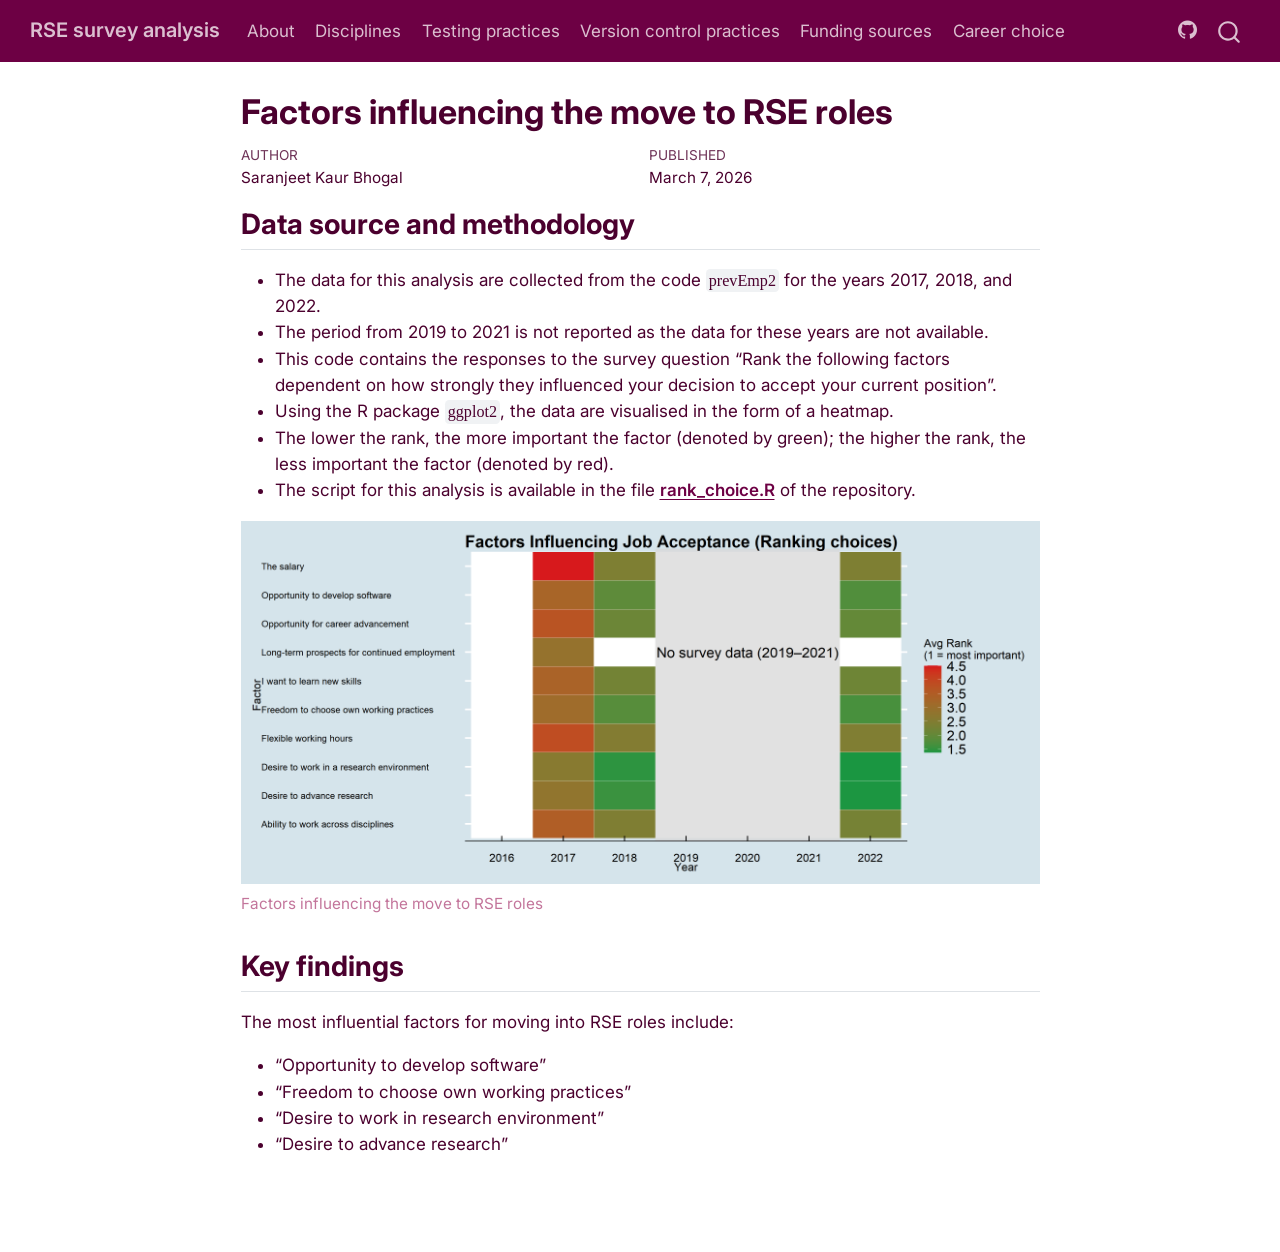
==== career_choice.html @ a03ac7b2 "Built site for gh-pages" ====
<!DOCTYPE html>
<html xmlns="http://www.w3.org/1999/xhtml" lang="en" xml:lang="en"><head>

<meta charset="utf-8">
<meta name="generator" content="quarto-1.9.36">

<meta name="viewport" content="width=device-width, initial-scale=1.0, user-scalable=yes">

<meta name="author" content="Saranjeet Kaur Bhogal">
<meta name="dcterms.date" content="2026-03-07">

<title>Factors influencing the move to RSE roles – RSE survey analysis</title>
<style>
/* Default styles provided by pandoc.
** See https://pandoc.org/MANUAL.html#variables-for-html for config info.
*/
code{white-space: pre-wrap;}
span.smallcaps{font-variant: small-caps;}
div.columns{display: flex; gap: min(4vw, 1.5em);}
div.column{flex: auto; overflow-x: auto;}
div.hanging-indent{margin-left: 1.5em; text-indent: -1.5em;}
ul.task-list{list-style: none;}
ul.task-list li input[type="checkbox"] {
  width: 0.8em;
  margin: 0 0.8em 0.2em -1em; /* quarto-specific, see https://github.com/quarto-dev/quarto-cli/issues/4556 */ 
  vertical-align: middle;
}
</style>


<script src="site_libs/quarto-nav/quarto-nav.js"></script>
<script src="site_libs/quarto-nav/headroom.min.js"></script>
<script src="site_libs/clipboard/clipboard.min.js"></script>
<script src="site_libs/quarto-search/autocomplete.umd.js"></script>
<script src="site_libs/quarto-search/fuse.min.js"></script>
<script src="site_libs/quarto-search/quarto-search.js"></script>
<meta name="quarto:offset" content="./">
<script src="site_libs/quarto-html/quarto.js" type="module"></script>
<script src="site_libs/quarto-html/tabsets/tabsets.js" type="module"></script>
<script src="site_libs/quarto-html/popper.min.js"></script>
<script src="site_libs/quarto-html/tippy.umd.min.js"></script>
<script src="site_libs/quarto-html/anchor.min.js"></script>
<link href="site_libs/quarto-html/tippy.css" rel="stylesheet">
<link href="site_libs/quarto-html/quarto-syntax-highlighting-03a7fa63c066d32c082a9fb980bb0fa7.css" rel="stylesheet" class="quarto-color-scheme" id="quarto-text-highlighting-styles">
<link href="site_libs/quarto-html/quarto-syntax-highlighting-dark-ad4c53b191d7efefe095fb1b6208a05a.css" rel="stylesheet" class="quarto-color-scheme quarto-color-alternate" id="quarto-text-highlighting-styles">
<link href="site_libs/quarto-html/quarto-syntax-highlighting-03a7fa63c066d32c082a9fb980bb0fa7.css" rel="stylesheet" class="quarto-color-scheme-extra" id="quarto-text-highlighting-styles">
<script src="site_libs/bootstrap/bootstrap.min.js"></script>
<link href="site_libs/bootstrap/bootstrap-icons.css" rel="stylesheet">
<link href="site_libs/bootstrap/bootstrap-b75ac1ecbfc66c51b5b46fe2451bbc41.min.css" rel="stylesheet" append-hash="true" class="quarto-color-scheme" id="quarto-bootstrap" data-mode="light">
<link href="site_libs/bootstrap/bootstrap-dark-b75ac1ecbfc66c51b5b46fe2451bbc41.min.css" rel="stylesheet" append-hash="true" class="quarto-color-scheme quarto-color-alternate" id="quarto-bootstrap" data-mode="light">
<link href="site_libs/bootstrap/bootstrap-b75ac1ecbfc66c51b5b46fe2451bbc41.min.css" rel="stylesheet" append-hash="true" class="quarto-color-scheme-extra" id="quarto-bootstrap" data-mode="light">
<script id="quarto-search-options" type="application/json">{
  "location": "navbar",
  "copy-button": false,
  "collapse-after": 3,
  "panel-placement": "end",
  "type": "overlay",
  "limit": 50,
  "keyboard-shortcut": [
    "f",
    "/",
    "s"
  ],
  "show-item-context": false,
  "language": {
    "search-no-results-text": "No results",
    "search-matching-documents-text": "matching documents",
    "search-copy-link-title": "Copy link to search",
    "search-hide-matches-text": "Hide additional matches",
    "search-more-match-text": "more match in this document",
    "search-more-matches-text": "more matches in this document",
    "search-clear-button-title": "Clear",
    "search-text-placeholder": "",
    "search-detached-cancel-button-title": "Cancel",
    "search-submit-button-title": "Submit",
    "search-label": "Search"
  }
}</script>


</head>

<body class="nav-fixed fullcontent quarto-light">

<div id="quarto-search-results"></div>
  <header id="quarto-header" class="headroom fixed-top">
    <nav class="navbar navbar-expand-lg " data-bs-theme="dark">
      <div class="navbar-container container-fluid">
      <div class="navbar-brand-container mx-auto">
    <a class="navbar-brand" href="./index.html">
    <span class="navbar-title">RSE survey analysis</span>
    </a>
  </div>
            <div id="quarto-search" class="" title="Search"></div>
          <button class="navbar-toggler" type="button" data-bs-toggle="collapse" data-bs-target="#navbarCollapse" aria-controls="navbarCollapse" role="menu" aria-expanded="false" aria-label="Toggle navigation" onclick="if (window.quartoToggleHeadroom) { window.quartoToggleHeadroom(); }">
  <span class="navbar-toggler-icon"></span>
</button>
          <div class="collapse navbar-collapse" id="navbarCollapse">
            <ul class="navbar-nav navbar-nav-scroll me-auto">
  <li class="nav-item">
    <a class="nav-link" href="./index.html"> 
<span class="menu-text">About</span></a>
  </li>  
  <li class="nav-item">
    <a class="nav-link" href="./disciplines.html"> 
<span class="menu-text">Disciplines</span></a>
  </li>  
  <li class="nav-item">
    <a class="nav-link" href="./testing.html"> 
<span class="menu-text">Testing practices</span></a>
  </li>  
  <li class="nav-item">
    <a class="nav-link" href="./version.html"> 
<span class="menu-text">Version control practices</span></a>
  </li>  
  <li class="nav-item">
    <a class="nav-link" href="./funding.html"> 
<span class="menu-text">Funding sources</span></a>
  </li>  
  <li class="nav-item">
    <a class="nav-link active" href="./career_choice.html" aria-current="page"> 
<span class="menu-text">Career choice</span></a>
  </li>  
</ul>
            <ul class="navbar-nav navbar-nav-scroll ms-auto">
  <li class="nav-item compact">
    <a class="nav-link" href="https://github.com/SaranjeetKaur/RSE_historical_analysis"> <i class="bi bi-github" role="img">
</i> 
<span class="menu-text"></span></a>
  </li>  
</ul>
          </div> <!-- /navcollapse -->
            <div class="quarto-navbar-tools">
</div>
      </div> <!-- /container-fluid -->
    </nav>
</header>
<!-- content -->
<div id="quarto-content" class="quarto-container page-columns page-rows-contents page-layout-article page-navbar">
<!-- sidebar -->
<!-- margin-sidebar -->
    
<!-- main -->
<main class="content" id="quarto-document-content">

<header id="title-block-header" class="quarto-title-block default">
<div class="quarto-title">
<h1 class="title">Factors influencing the move to RSE roles</h1>
</div>



<div class="quarto-title-meta">

    <div>
    <div class="quarto-title-meta-heading">Author</div>
    <div class="quarto-title-meta-contents">
             <p>Saranjeet Kaur Bhogal </p>
          </div>
  </div>
    
    <div>
    <div class="quarto-title-meta-heading">Published</div>
    <div class="quarto-title-meta-contents">
      <p class="date">March 7, 2026</p>
    </div>
  </div>
  
    
  </div>
  


</header>


<section id="data-source-and-methodology" class="level2">
<h2 class="anchored" data-anchor-id="data-source-and-methodology">Data source and methodology</h2>
<ul>
<li>The data for this analysis are collected from the code <code>prevEmp2</code> for the years 2017, 2018, and 2022.</li>
<li>The period from 2019 to 2021 is not reported as the data for these years are not available.</li>
<li>This code contains the responses to the survey question “Rank the following factors dependent on how strongly they influenced your decision to accept your current position”.</li>
<li>Using the R package <code>ggplot2</code>, the data are visualised in the form of a heatmap.</li>
<li>The lower the rank, the more important the factor (denoted by green); the higher the rank, the less important the factor (denoted by red).</li>
<li>The script for this analysis is available in the file <a href="src/rank_choice.R">rank_choice.R</a> of the repository.</li>
</ul>
<div class="quarto-figure quarto-figure-center">
<figure class="figure">
<p><img src="fig/rank_choice.png" class="img-fluid figure-img"></p>
<figcaption>Factors influencing the move to RSE roles</figcaption>
</figure>
</div>
</section>
<section id="key-findings" class="level2">
<h2 class="anchored" data-anchor-id="key-findings">Key findings</h2>
<p>The most influential factors for moving into RSE roles include:</p>
<ul>
<li>“Opportunity to develop software”</li>
<li>“Freedom to choose own working practices”</li>
<li>“Desire to work in research environment”</li>
<li>“Desire to advance research”</li>
</ul>


</section>

</main> <!-- /main -->
<script id="quarto-html-after-body" type="application/javascript">
  window.document.addEventListener("DOMContentLoaded", function (event) {
    const icon = "";
    const anchorJS = new window.AnchorJS();
    anchorJS.options = {
      placement: 'right',
      icon: icon
    };
    anchorJS.add('.anchored');
    const isCodeAnnotation = (el) => {
      for (const clz of el.classList) {
        if (clz.startsWith('code-annotation-')) {                     
          return true;
        }
      }
      return false;
    }
    const onCopySuccess = function(e) {
      // button target
      const button = e.trigger;
      // don't keep focus
      button.blur();
      // flash "checked"
      button.classList.add('code-copy-button-checked');
      var currentTitle = button.getAttribute("title");
      button.setAttribute("title", "Copied!");
      let tooltip;
      if (window.bootstrap) {
        button.setAttribute("data-bs-toggle", "tooltip");
        button.setAttribute("data-bs-placement", "left");
        button.setAttribute("data-bs-title", "Copied!");
        tooltip = new bootstrap.Tooltip(button, 
          { trigger: "manual", 
            customClass: "code-copy-button-tooltip",
            offset: [0, -8]});
        tooltip.show();    
      }
      setTimeout(function() {
        if (tooltip) {
          tooltip.hide();
          button.removeAttribute("data-bs-title");
          button.removeAttribute("data-bs-toggle");
          button.removeAttribute("data-bs-placement");
        }
        button.setAttribute("title", currentTitle);
        button.classList.remove('code-copy-button-checked');
      }, 1000);
      // clear code selection
      e.clearSelection();
    }
    const getTextToCopy = function(trigger) {
      const outerScaffold = trigger.parentElement.cloneNode(true);
      const codeEl = outerScaffold.querySelector('code');
      for (const childEl of codeEl.children) {
        if (isCodeAnnotation(childEl)) {
          childEl.remove();
        }
      }
      return codeEl.innerText;
    }
    const clipboard = new window.ClipboardJS('.code-copy-button:not([data-in-quarto-modal])', {
      text: getTextToCopy
    });
    clipboard.on('success', onCopySuccess);
    if (window.document.getElementById('quarto-embedded-source-code-modal')) {
      const clipboardModal = new window.ClipboardJS('.code-copy-button[data-in-quarto-modal]', {
        text: getTextToCopy,
        container: window.document.getElementById('quarto-embedded-source-code-modal')
      });
      clipboardModal.on('success', onCopySuccess);
    }
      var localhostRegex = new RegExp(/^(?:http|https):\/\/localhost\:?[0-9]*\//);
      var mailtoRegex = new RegExp(/^mailto:/);
        var filterRegex = new RegExp("https:\/\/SaranjeetKaur\.github\.io\/RSE_historical_analysis\/");
      var isInternal = (href) => {
          return filterRegex.test(href) || localhostRegex.test(href) || mailtoRegex.test(href);
      }
      // Inspect non-navigation links and adorn them if external
     var links = window.document.querySelectorAll('a[href]:not(.nav-link):not(.navbar-brand):not(.toc-action):not(.sidebar-link):not(.sidebar-item-toggle):not(.pagination-link):not(.no-external):not([aria-hidden]):not(.dropdown-item):not(.quarto-navigation-tool):not(.about-link)');
      for (var i=0; i<links.length; i++) {
        const link = links[i];
        if (!isInternal(link.href)) {
          // undo the damage that might have been done by quarto-nav.js in the case of
          // links that we want to consider external
          if (link.dataset.originalHref !== undefined) {
            link.href = link.dataset.originalHref;
          }
        }
      }
    function tippyHover(el, contentFn, onTriggerFn, onUntriggerFn) {
      const config = {
        allowHTML: true,
        maxWidth: 500,
        delay: 100,
        arrow: false,
        appendTo: function(el) {
            return el.parentElement;
        },
        interactive: true,
        interactiveBorder: 10,
        theme: 'quarto',
        placement: 'bottom-start',
      };
      if (contentFn) {
        config.content = contentFn;
      }
      if (onTriggerFn) {
        config.onTrigger = onTriggerFn;
      }
      if (onUntriggerFn) {
        config.onUntrigger = onUntriggerFn;
      }
      window.tippy(el, config); 
    }
    const noterefs = window.document.querySelectorAll('a[role="doc-noteref"]');
    for (var i=0; i<noterefs.length; i++) {
      const ref = noterefs[i];
      tippyHover(ref, function() {
        // use id or data attribute instead here
        let href = ref.getAttribute('data-footnote-href') || ref.getAttribute('href');
        try { href = new URL(href).hash; } catch {}
        const id = href.replace(/^#\/?/, "");
        const note = window.document.getElementById(id);
        if (note) {
          return note.innerHTML;
        } else {
          return "";
        }
      });
    }
    const xrefs = window.document.querySelectorAll('a.quarto-xref');
    const processXRef = (id, note) => {
      // Strip column container classes
      const stripColumnClz = (el) => {
        el.classList.remove("page-full", "page-columns");
        if (el.children) {
          for (const child of el.children) {
            stripColumnClz(child);
          }
        }
      }
      stripColumnClz(note)
      if (id === null || id.startsWith('sec-')) {
        // Special case sections, only their first couple elements
        const container = document.createElement("div");
        if (note.children && note.children.length > 2) {
          container.appendChild(note.children[0].cloneNode(true));
          for (let i = 1; i < note.children.length; i++) {
            const child = note.children[i];
            if (child.tagName === "P" && child.innerText === "") {
              continue;
            } else {
              container.appendChild(child.cloneNode(true));
              break;
            }
          }
          if (window.Quarto?.typesetMath) {
            window.Quarto.typesetMath(container);
          }
          return container.innerHTML
        } else {
          if (window.Quarto?.typesetMath) {
            window.Quarto.typesetMath(note);
          }
          return note.innerHTML;
        }
      } else {
        // Remove any anchor links if they are present
        const anchorLink = note.querySelector('a.anchorjs-link');
        if (anchorLink) {
          anchorLink.remove();
        }
        if (window.Quarto?.typesetMath) {
          window.Quarto.typesetMath(note);
        }
        if (note.classList.contains("callout")) {
          return note.outerHTML;
        } else {
          return note.innerHTML;
        }
      }
    }
    for (var i=0; i<xrefs.length; i++) {
      const xref = xrefs[i];
      tippyHover(xref, undefined, function(instance) {
        instance.disable();
        let url = xref.getAttribute('href');
        let hash = undefined; 
        if (url.startsWith('#')) {
          hash = url;
        } else {
          try { hash = new URL(url).hash; } catch {}
        }
        if (hash) {
          const id = hash.replace(/^#\/?/, "");
          const note = window.document.getElementById(id);
          if (note !== null) {
            try {
              const html = processXRef(id, note.cloneNode(true));
              instance.setContent(html);
            } finally {
              instance.enable();
              instance.show();
            }
          } else {
            // See if we can fetch this
            fetch(url.split('#')[0])
            .then(res => res.text())
            .then(html => {
              const parser = new DOMParser();
              const htmlDoc = parser.parseFromString(html, "text/html");
              const note = htmlDoc.getElementById(id);
              if (note !== null) {
                const html = processXRef(id, note);
                instance.setContent(html);
              } 
            }).finally(() => {
              instance.enable();
              instance.show();
            });
          }
        } else {
          // See if we can fetch a full url (with no hash to target)
          // This is a special case and we should probably do some content thinning / targeting
          fetch(url)
          .then(res => res.text())
          .then(html => {
            const parser = new DOMParser();
            const htmlDoc = parser.parseFromString(html, "text/html");
            const note = htmlDoc.querySelector('main.content');
            if (note !== null) {
              // This should only happen for chapter cross references
              // (since there is no id in the URL)
              // remove the first header
              if (note.children.length > 0 && note.children[0].tagName === "HEADER") {
                note.children[0].remove();
              }
              const html = processXRef(null, note);
              instance.setContent(html);
            } 
          }).finally(() => {
            instance.enable();
            instance.show();
          });
        }
      }, function(instance) {
      });
    }
        let selectedAnnoteEl;
        const selectorForAnnotation = ( cell, annotation) => {
          let cellAttr = 'data-code-cell="' + cell + '"';
          let lineAttr = 'data-code-annotation="' +  annotation + '"';
          const selector = 'span[' + cellAttr + '][' + lineAttr + ']';
          return selector;
        }
        const selectCodeLines = (annoteEl) => {
          const doc = window.document;
          const targetCell = annoteEl.getAttribute("data-target-cell");
          const targetAnnotation = annoteEl.getAttribute("data-target-annotation");
          const annoteSpan = window.document.querySelector(selectorForAnnotation(targetCell, targetAnnotation));
          const lines = annoteSpan.getAttribute("data-code-lines").split(",");
          const lineIds = lines.map((line) => {
            return targetCell + "-" + line;
          })
          let top = null;
          let height = null;
          let parent = null;
          if (lineIds.length > 0) {
              //compute the position of the single el (top and bottom and make a div)
              const el = window.document.getElementById(lineIds[0]);
              top = el.offsetTop;
              height = el.offsetHeight;
              parent = el.parentElement.parentElement;
            if (lineIds.length > 1) {
              const lastEl = window.document.getElementById(lineIds[lineIds.length - 1]);
              const bottom = lastEl.offsetTop + lastEl.offsetHeight;
              height = bottom - top;
            }
            if (top !== null && height !== null && parent !== null) {
              // cook up a div (if necessary) and position it 
              let div = window.document.getElementById("code-annotation-line-highlight");
              if (div === null) {
                div = window.document.createElement("div");
                div.setAttribute("id", "code-annotation-line-highlight");
                div.style.position = 'absolute';
                parent.appendChild(div);
              }
              div.style.top = top - 2 + "px";
              div.style.height = height + 4 + "px";
              div.style.left = 0;
              let gutterDiv = window.document.getElementById("code-annotation-line-highlight-gutter");
              if (gutterDiv === null) {
                gutterDiv = window.document.createElement("div");
                gutterDiv.setAttribute("id", "code-annotation-line-highlight-gutter");
                gutterDiv.style.position = 'absolute';
                const codeCell = window.document.getElementById(targetCell);
                const gutter = codeCell.querySelector('.code-annotation-gutter');
                gutter.appendChild(gutterDiv);
              }
              gutterDiv.style.top = top - 2 + "px";
              gutterDiv.style.height = height + 4 + "px";
            }
            selectedAnnoteEl = annoteEl;
          }
        };
        const unselectCodeLines = () => {
          const elementsIds = ["code-annotation-line-highlight", "code-annotation-line-highlight-gutter"];
          elementsIds.forEach((elId) => {
            const div = window.document.getElementById(elId);
            if (div) {
              div.remove();
            }
          });
          selectedAnnoteEl = undefined;
        };
          // Handle positioning of the toggle
      window.addEventListener(
        "resize",
        throttle(() => {
          elRect = undefined;
          if (selectedAnnoteEl) {
            selectCodeLines(selectedAnnoteEl);
          }
        }, 10)
      );
      function throttle(fn, ms) {
      let throttle = false;
      let timer;
        return (...args) => {
          if(!throttle) { // first call gets through
              fn.apply(this, args);
              throttle = true;
          } else { // all the others get throttled
              if(timer) clearTimeout(timer); // cancel #2
              timer = setTimeout(() => {
                fn.apply(this, args);
                timer = throttle = false;
              }, ms);
          }
        };
      }
        // Attach click handler to the DT
        const annoteDls = window.document.querySelectorAll('dt[data-target-cell]');
        for (const annoteDlNode of annoteDls) {
          annoteDlNode.addEventListener('click', (event) => {
            const clickedEl = event.target;
            if (clickedEl !== selectedAnnoteEl) {
              unselectCodeLines();
              const activeEl = window.document.querySelector('dt[data-target-cell].code-annotation-active');
              if (activeEl) {
                activeEl.classList.remove('code-annotation-active');
              }
              selectCodeLines(clickedEl);
              clickedEl.classList.add('code-annotation-active');
            } else {
              // Unselect the line
              unselectCodeLines();
              clickedEl.classList.remove('code-annotation-active');
            }
          });
        }
    const findCites = (el) => {
      const parentEl = el.parentElement;
      if (parentEl) {
        const cites = parentEl.dataset.cites;
        if (cites) {
          return {
            el,
            cites: cites.split(' ')
          };
        } else {
          return findCites(el.parentElement)
        }
      } else {
        return undefined;
      }
    };
    var bibliorefs = window.document.querySelectorAll('a[role="doc-biblioref"]');
    for (var i=0; i<bibliorefs.length; i++) {
      const ref = bibliorefs[i];
      const citeInfo = findCites(ref);
      if (citeInfo) {
        tippyHover(citeInfo.el, function() {
          var popup = window.document.createElement('div');
          citeInfo.cites.forEach(function(cite) {
            var citeDiv = window.document.createElement('div');
            citeDiv.classList.add('hanging-indent');
            citeDiv.classList.add('csl-entry');
            var biblioDiv = window.document.getElementById('ref-' + cite);
            if (biblioDiv) {
              citeDiv.innerHTML = biblioDiv.innerHTML;
            }
            popup.appendChild(citeDiv);
          });
          return popup.innerHTML;
        });
      }
    }
  });
  </script>
</div> <!-- /content -->




</body></html>
---- site_libs/quarto-html/tippy.css ----
.tippy-box[data-animation=fade][data-state=hidden]{opacity:0}[data-tippy-root]{max-width:calc(100vw - 10px)}.tippy-box{position:relative;background-color:#333;color:#fff;border-radius:4px;font-size:14px;line-height:1.4;white-space:normal;outline:0;transition-property:transform,visibility,opacity}.tippy-box[data-placement^=top]>.tippy-arrow{bottom:0}.tippy-box[data-placement^=top]>.tippy-arrow:before{bottom:-7px;left:0;border-width:8px 8px 0;border-top-color:initial;transform-origin:center top}.tippy-box[data-placement^=bottom]>.tippy-arrow{top:0}.tippy-box[data-placement^=bottom]>.tippy-arrow:before{top:-7px;left:0;border-width:0 8px 8px;border-bottom-color:initial;transform-origin:center bottom}.tippy-box[data-placement^=left]>.tippy-arrow{right:0}.tippy-box[data-placement^=left]>.tippy-arrow:before{border-width:8px 0 8px 8px;border-left-color:initial;right:-7px;transform-origin:center left}.tippy-box[data-placement^=right]>.tippy-arrow{left:0}.tippy-box[data-placement^=right]>.tippy-arrow:before{left:-7px;border-width:8px 8px 8px 0;border-right-color:initial;transform-origin:center right}.tippy-box[data-inertia][data-state=visible]{transition-timing-function:cubic-bezier(.54,1.5,.38,1.11)}.tippy-arrow{width:16px;height:16px;color:#333}.tippy-arrow:before{content:"";position:absolute;border-color:transparent;border-style:solid}.tippy-content{position:relative;padding:5px 9px;z-index:1}
---- site_libs/quarto-html/quarto-syntax-highlighting-03a7fa63c066d32c082a9fb980bb0fa7.css ----
/* quarto syntax highlight colors */
:root {
  --quarto-hl-ot-color: #003B4F;
  --quarto-hl-at-color: #657422;
  --quarto-hl-ss-color: #20794D;
  --quarto-hl-an-color: #5E5E5E;
  --quarto-hl-fu-color: #4758AB;
  --quarto-hl-st-color: #20794D;
  --quarto-hl-cf-color: #003B4F;
  --quarto-hl-op-color: #5E5E5E;
  --quarto-hl-er-color: #AD0000;
  --quarto-hl-bn-color: #AD0000;
  --quarto-hl-al-color: #AD0000;
  --quarto-hl-va-color: #111111;
  --quarto-hl-bu-color: inherit;
  --quarto-hl-ex-color: inherit;
  --quarto-hl-pp-color: #AD0000;
  --quarto-hl-in-color: #5E5E5E;
  --quarto-hl-vs-color: #20794D;
  --quarto-hl-wa-color: #5E5E5E;
  --quarto-hl-do-color: #5E5E5E;
  --quarto-hl-im-color: #00769E;
  --quarto-hl-ch-color: #20794D;
  --quarto-hl-dt-color: #AD0000;
  --quarto-hl-fl-color: #AD0000;
  --quarto-hl-co-color: #5E5E5E;
  --quarto-hl-cv-color: #5E5E5E;
  --quarto-hl-cn-color: #8f5902;
  --quarto-hl-sc-color: #5E5E5E;
  --quarto-hl-dv-color: #AD0000;
  --quarto-hl-kw-color: #003B4F;
}

/* other quarto variables */
:root {
  --quarto-font-monospace: Fira Code;
}

/* syntax highlight based on Pandoc's rules */
pre > code.sourceCode > span {
  color: #003B4F;
}

code.sourceCode > span {
  color: #003B4F;
}

div.sourceCode,
div.sourceCode pre.sourceCode {
  color: #003B4F;
}

/* Normal */
code span {
  color: #003B4F;
}

/* Alert */
code span.al {
  color: #AD0000;
  font-style: inherit;
}

/* Annotation */
code span.an {
  color: #5E5E5E;
  font-style: inherit;
}

/* Attribute */
code span.at {
  color: #657422;
  font-style: inherit;
}

/* BaseN */
code span.bn {
  color: #AD0000;
  font-style: inherit;
}

/* BuiltIn */
code span.bu {
  font-style: inherit;
}

/* ControlFlow */
code span.cf {
  color: #003B4F;
  font-weight: bold;
  font-style: inherit;
}

/* Char */
code span.ch {
  color: #20794D;
  font-style: inherit;
}

/* Constant */
code span.cn {
  color: #8f5902;
  font-style: inherit;
}

/* Comment */
code span.co {
  color: #5E5E5E;
  font-style: inherit;
}

/* CommentVar */
code span.cv {
  color: #5E5E5E;
  font-style: italic;
}

/* Documentation */
code span.do {
  color: #5E5E5E;
  font-style: italic;
}

/* DataType */
code span.dt {
  color: #AD0000;
  font-style: inherit;
}

/* DecVal */
code span.dv {
  color: #AD0000;
  font-style: inherit;
}

/* Error */
code span.er {
  color: #AD0000;
  font-style: inherit;
}

/* Extension */
code span.ex {
  font-style: inherit;
}

/* Float */
code span.fl {
  color: #AD0000;
  font-style: inherit;
}

/* Function */
code span.fu {
  color: #4758AB;
  font-style: inherit;
}

/* Import */
code span.im {
  color: #00769E;
  font-style: inherit;
}

/* Information */
code span.in {
  color: #5E5E5E;
  font-style: inherit;
}

/* Keyword */
code span.kw {
  color: #003B4F;
  font-weight: bold;
  font-style: inherit;
}

/* Operator */
code span.op {
  color: #5E5E5E;
  font-style: inherit;
}

/* Other */
code span.ot {
  color: #003B4F;
  font-style: inherit;
}

/* Preprocessor */
code span.pp {
  color: #AD0000;
  font-style: inherit;
}

/* SpecialChar */
code span.sc {
  color: #5E5E5E;
  font-style: inherit;
}

/* SpecialString */
code span.ss {
  color: #20794D;
  font-style: inherit;
}

/* String */
code span.st {
  color: #20794D;
  font-style: inherit;
}

/* Variable */
code span.va {
  color: #111111;
  font-style: inherit;
}

/* VerbatimString */
code span.vs {
  color: #20794D;
  font-style: inherit;
}

/* Warning */
code span.wa {
  color: #5E5E5E;
  font-style: italic;
}

.prevent-inlining {
  content: "</";
}

/*# sourceMappingURL=8cf0d930ba33dd9a0f5bea9f989f1443.css.map */
---- site_libs/quarto-html/quarto-syntax-highlighting-dark-ad4c53b191d7efefe095fb1b6208a05a.css ----
/* quarto syntax highlight colors */
:root {
  --quarto-hl-al-color: #f07178;
  --quarto-hl-an-color: #d4d0ab;
  --quarto-hl-at-color: #00e0e0;
  --quarto-hl-bn-color: #d4d0ab;
  --quarto-hl-bu-color: #abe338;
  --quarto-hl-ch-color: #abe338;
  --quarto-hl-co-color: #f8f8f2;
  --quarto-hl-cv-color: #ffd700;
  --quarto-hl-cn-color: #ffd700;
  --quarto-hl-cf-color: #ffa07a;
  --quarto-hl-dt-color: #ffa07a;
  --quarto-hl-dv-color: #d4d0ab;
  --quarto-hl-do-color: #f8f8f2;
  --quarto-hl-er-color: #f07178;
  --quarto-hl-ex-color: #00e0e0;
  --quarto-hl-fl-color: #d4d0ab;
  --quarto-hl-fu-color: #ffa07a;
  --quarto-hl-im-color: #abe338;
  --quarto-hl-in-color: #d4d0ab;
  --quarto-hl-kw-color: #ffa07a;
  --quarto-hl-op-color: #ffa07a;
  --quarto-hl-ot-color: #00e0e0;
  --quarto-hl-pp-color: #dcc6e0;
  --quarto-hl-re-color: #00e0e0;
  --quarto-hl-sc-color: #abe338;
  --quarto-hl-ss-color: #abe338;
  --quarto-hl-st-color: #abe338;
  --quarto-hl-va-color: #00e0e0;
  --quarto-hl-vs-color: #abe338;
  --quarto-hl-wa-color: #dcc6e0;
}

/* other quarto variables */
:root {
  --quarto-font-monospace: Fira Code;
}

/* syntax highlight based on Pandoc's rules */
pre > code.sourceCode > span {
  color: #f8f8f2;
}

code.sourceCode > span {
  color: #f8f8f2;
}

div.sourceCode,
div.sourceCode pre.sourceCode {
  color: #f8f8f2;
}

/* Normal */
code span {
  color: #f8f8f2;
}

/* Alert */
code span.al {
  color: #f07178;
}

/* Annotation */
code span.an {
  color: #d4d0ab;
}

/* Attribute */
code span.at {
  color: #00e0e0;
}

/* BaseN */
code span.bn {
  color: #d4d0ab;
}

/* BuiltIn */
code span.bu {
  color: #abe338;
}

/* ControlFlow */
code span.cf {
  font-weight: bold;
  color: #ffa07a;
}

/* Char */
code span.ch {
  color: #abe338;
}

/* Constant */
code span.cn {
  color: #ffd700;
}

/* Comment */
code span.co {
  font-style: italic;
  color: #f8f8f2;
}

/* CommentVar */
code span.cv {
  color: #ffd700;
}

/* Documentation */
code span.do {
  color: #f8f8f2;
}

/* DataType */
code span.dt {
  color: #ffa07a;
}

/* DecVal */
code span.dv {
  color: #d4d0ab;
}

/* Error */
code span.er {
  color: #f07178;
  text-decoration: underline;
}

/* Extension */
code span.ex {
  font-weight: bold;
  color: #00e0e0;
}

/* Float */
code span.fl {
  color: #d4d0ab;
}

/* Function */
code span.fu {
  color: #ffa07a;
}

/* Import */
code span.im {
  color: #abe338;
}

/* Information */
code span.in {
  color: #d4d0ab;
}

/* Keyword */
code span.kw {
  font-weight: bold;
  color: #ffa07a;
}

/* Operator */
code span.op {
  color: #ffa07a;
}

/* Other */
code span.ot {
  color: #00e0e0;
}

/* Preprocessor */
code span.pp {
  color: #dcc6e0;
}

/* RegionMarker */
code span.re {
  background-color: #f8f8f2;
  color: #00e0e0;
}

/* SpecialChar */
code span.sc {
  color: #abe338;
}

/* SpecialString */
code span.ss {
  color: #abe338;
}

/* String */
code span.st {
  color: #abe338;
}

/* Variable */
code span.va {
  color: #00e0e0;
}

/* VerbatimString */
code span.vs {
  color: #abe338;
}

/* Warning */
code span.wa {
  color: #dcc6e0;
}

.prevent-inlining {
  content: "</";
}

/*# sourceMappingURL=0bdecb462df89f9d5b10d72c55d75a93.css.map */
---- site_libs/quarto-html/quarto-syntax-highlighting-03a7fa63c066d32c082a9fb980bb0fa7.css ----
/* quarto syntax highlight colors */
:root {
  --quarto-hl-ot-color: #003B4F;
  --quarto-hl-at-color: #657422;
  --quarto-hl-ss-color: #20794D;
  --quarto-hl-an-color: #5E5E5E;
  --quarto-hl-fu-color: #4758AB;
  --quarto-hl-st-color: #20794D;
  --quarto-hl-cf-color: #003B4F;
  --quarto-hl-op-color: #5E5E5E;
  --quarto-hl-er-color: #AD0000;
  --quarto-hl-bn-color: #AD0000;
  --quarto-hl-al-color: #AD0000;
  --quarto-hl-va-color: #111111;
  --quarto-hl-bu-color: inherit;
  --quarto-hl-ex-color: inherit;
  --quarto-hl-pp-color: #AD0000;
  --quarto-hl-in-color: #5E5E5E;
  --quarto-hl-vs-color: #20794D;
  --quarto-hl-wa-color: #5E5E5E;
  --quarto-hl-do-color: #5E5E5E;
  --quarto-hl-im-color: #00769E;
  --quarto-hl-ch-color: #20794D;
  --quarto-hl-dt-color: #AD0000;
  --quarto-hl-fl-color: #AD0000;
  --quarto-hl-co-color: #5E5E5E;
  --quarto-hl-cv-color: #5E5E5E;
  --quarto-hl-cn-color: #8f5902;
  --quarto-hl-sc-color: #5E5E5E;
  --quarto-hl-dv-color: #AD0000;
  --quarto-hl-kw-color: #003B4F;
}

/* other quarto variables */
:root {
  --quarto-font-monospace: Fira Code;
}

/* syntax highlight based on Pandoc's rules */
pre > code.sourceCode > span {
  color: #003B4F;
}

code.sourceCode > span {
  color: #003B4F;
}

div.sourceCode,
div.sourceCode pre.sourceCode {
  color: #003B4F;
}

/* Normal */
code span {
  color: #003B4F;
}

/* Alert */
code span.al {
  color: #AD0000;
  font-style: inherit;
}

/* Annotation */
code span.an {
  color: #5E5E5E;
  font-style: inherit;
}

/* Attribute */
code span.at {
  color: #657422;
  font-style: inherit;
}

/* BaseN */
code span.bn {
  color: #AD0000;
  font-style: inherit;
}

/* BuiltIn */
code span.bu {
  font-style: inherit;
}

/* ControlFlow */
code span.cf {
  color: #003B4F;
  font-weight: bold;
  font-style: inherit;
}

/* Char */
code span.ch {
  color: #20794D;
  font-style: inherit;
}

/* Constant */
code span.cn {
  color: #8f5902;
  font-style: inherit;
}

/* Comment */
code span.co {
  color: #5E5E5E;
  font-style: inherit;
}

/* CommentVar */
code span.cv {
  color: #5E5E5E;
  font-style: italic;
}

/* Documentation */
code span.do {
  color: #5E5E5E;
  font-style: italic;
}

/* DataType */
code span.dt {
  color: #AD0000;
  font-style: inherit;
}

/* DecVal */
code span.dv {
  color: #AD0000;
  font-style: inherit;
}

/* Error */
code span.er {
  color: #AD0000;
  font-style: inherit;
}

/* Extension */
code span.ex {
  font-style: inherit;
}

/* Float */
code span.fl {
  color: #AD0000;
  font-style: inherit;
}

/* Function */
code span.fu {
  color: #4758AB;
  font-style: inherit;
}

/* Import */
code span.im {
  color: #00769E;
  font-style: inherit;
}

/* Information */
code span.in {
  color: #5E5E5E;
  font-style: inherit;
}

/* Keyword */
code span.kw {
  color: #003B4F;
  font-weight: bold;
  font-style: inherit;
}

/* Operator */
code span.op {
  color: #5E5E5E;
  font-style: inherit;
}

/* Other */
code span.ot {
  color: #003B4F;
  font-style: inherit;
}

/* Preprocessor */
code span.pp {
  color: #AD0000;
  font-style: inherit;
}

/* SpecialChar */
code span.sc {
  color: #5E5E5E;
  font-style: inherit;
}

/* SpecialString */
code span.ss {
  color: #20794D;
  font-style: inherit;
}

/* String */
code span.st {
  color: #20794D;
  font-style: inherit;
}

/* Variable */
code span.va {
  color: #111111;
  font-style: inherit;
}

/* VerbatimString */
code span.vs {
  color: #20794D;
  font-style: inherit;
}

/* Warning */
code span.wa {
  color: #5E5E5E;
  font-style: italic;
}

.prevent-inlining {
  content: "</";
}

/*# sourceMappingURL=8cf0d930ba33dd9a0f5bea9f989f1443.css.map */
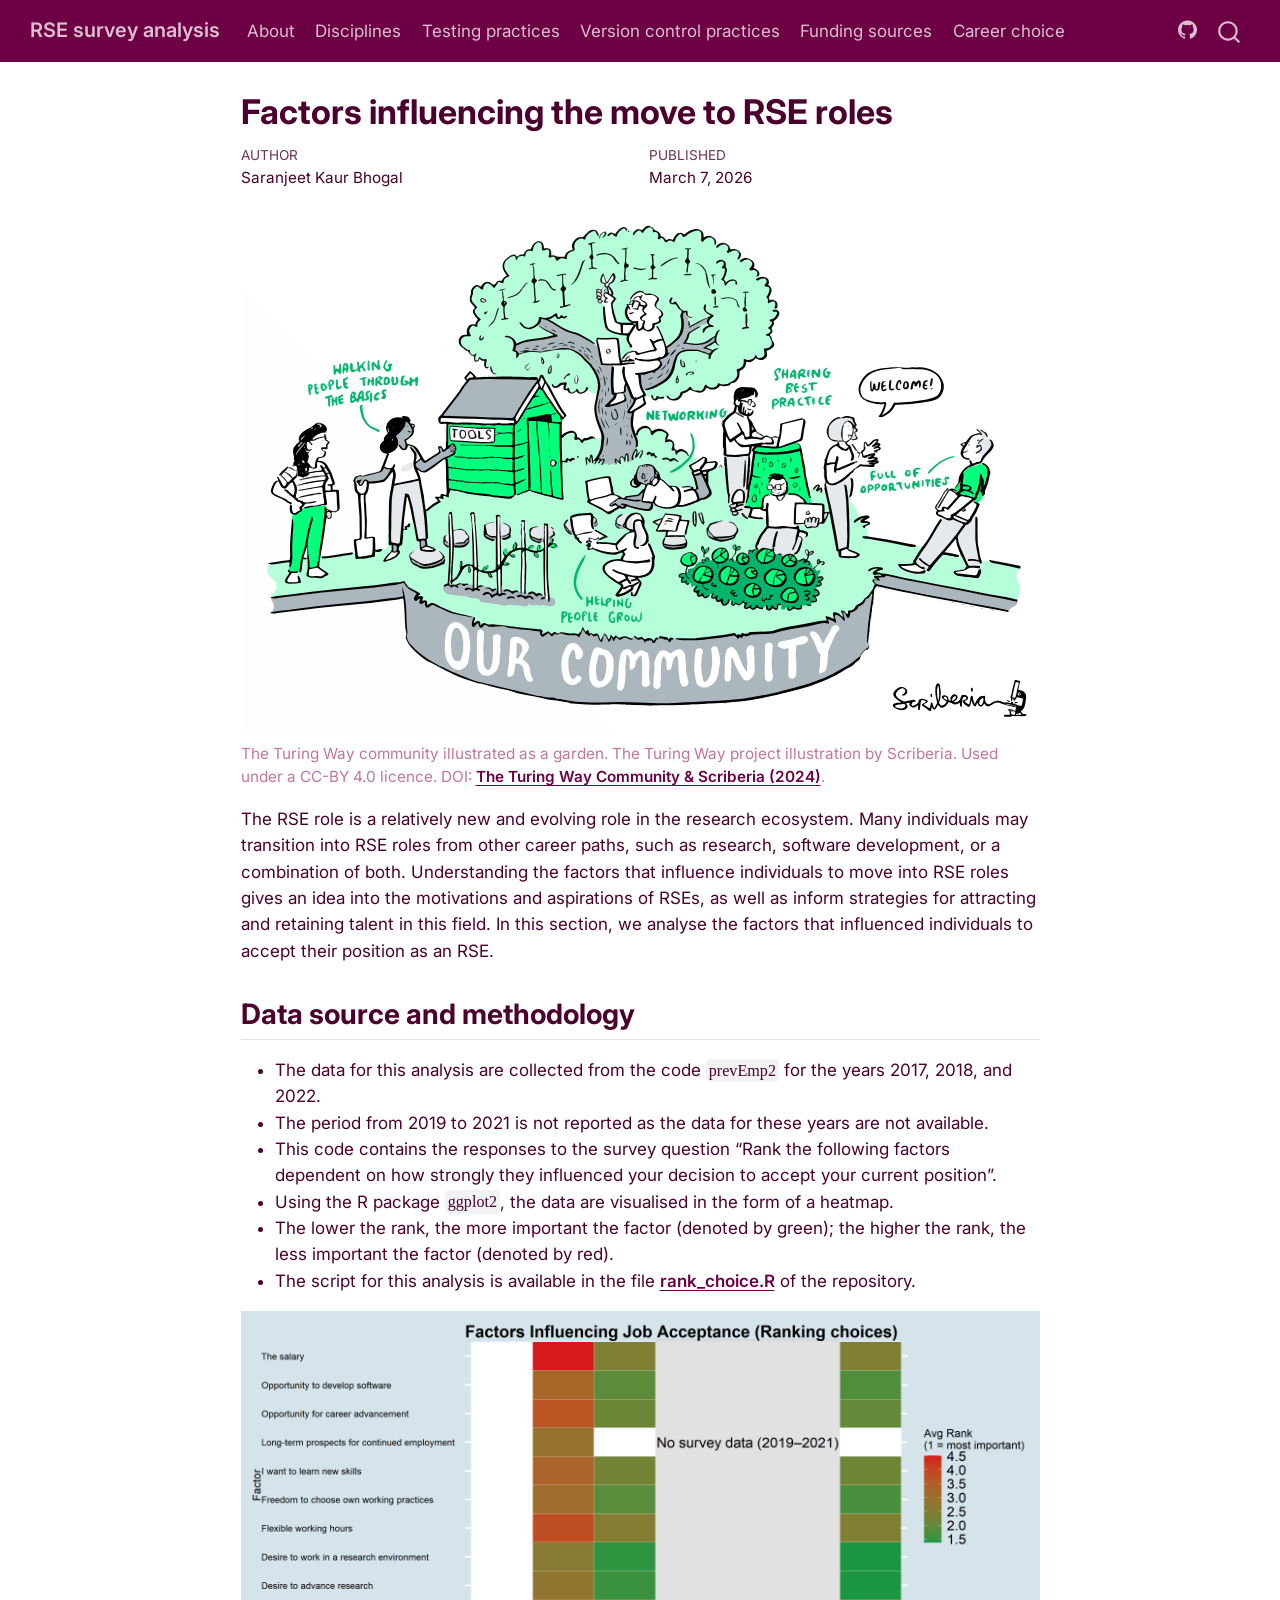
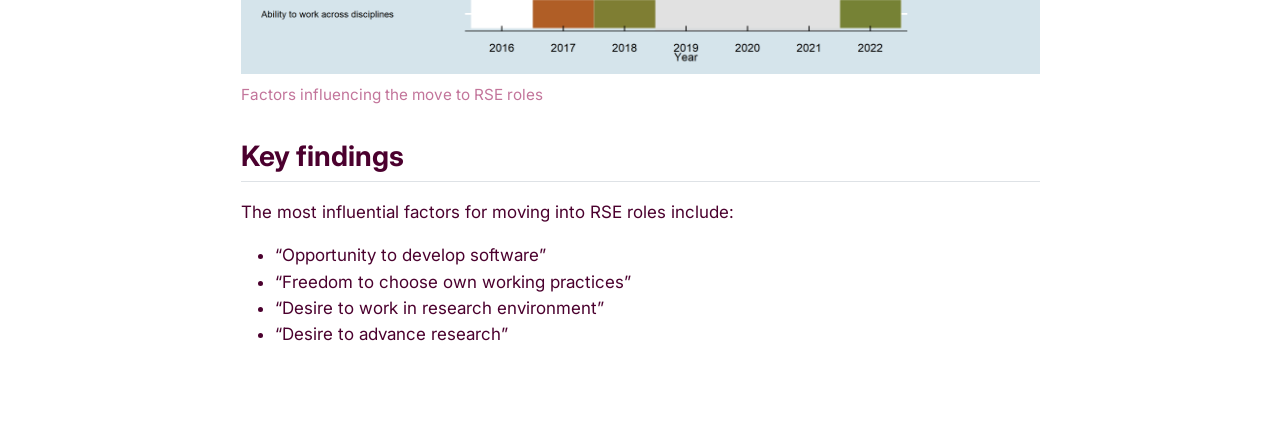
==== commit 4977e80e: "Built site for gh-pages" ====
--- a/career_choice.html
+++ b/career_choice.html
@@ -174,6 +174,13 @@
 </header>
 
 
+<div class="quarto-figure quarto-figure-center">
+<figure class="figure">
+<p><img src="fig/career_choice.svg" class="img-fluid figure-img"></p>
+<figcaption>The Turing Way community illustrated as a garden. The Turing Way project illustration by Scriberia. Used under a CC-BY 4.0 licence. DOI: <a href="https://doi.org/10.5281/ZENODO.3332807">The Turing Way Community &amp; Scriberia (2024)</a>.</figcaption>
+</figure>
+</div>
+<p>The RSE role is a relatively new and evolving role in the research ecosystem. Many individuals may transition into RSE roles from other career paths, such as research, software development, or a combination of both. Understanding the factors that influence individuals to move into RSE roles gives an idea into the motivations and aspirations of RSEs, as well as inform strategies for attracting and retaining talent in this field. In this section, we analyse the factors that influenced individuals to accept their position as an RSE.</p>
 <section id="data-source-and-methodology" class="level2">
 <h2 class="anchored" data-anchor-id="data-source-and-methodology">Data source and methodology</h2>
 <ul>
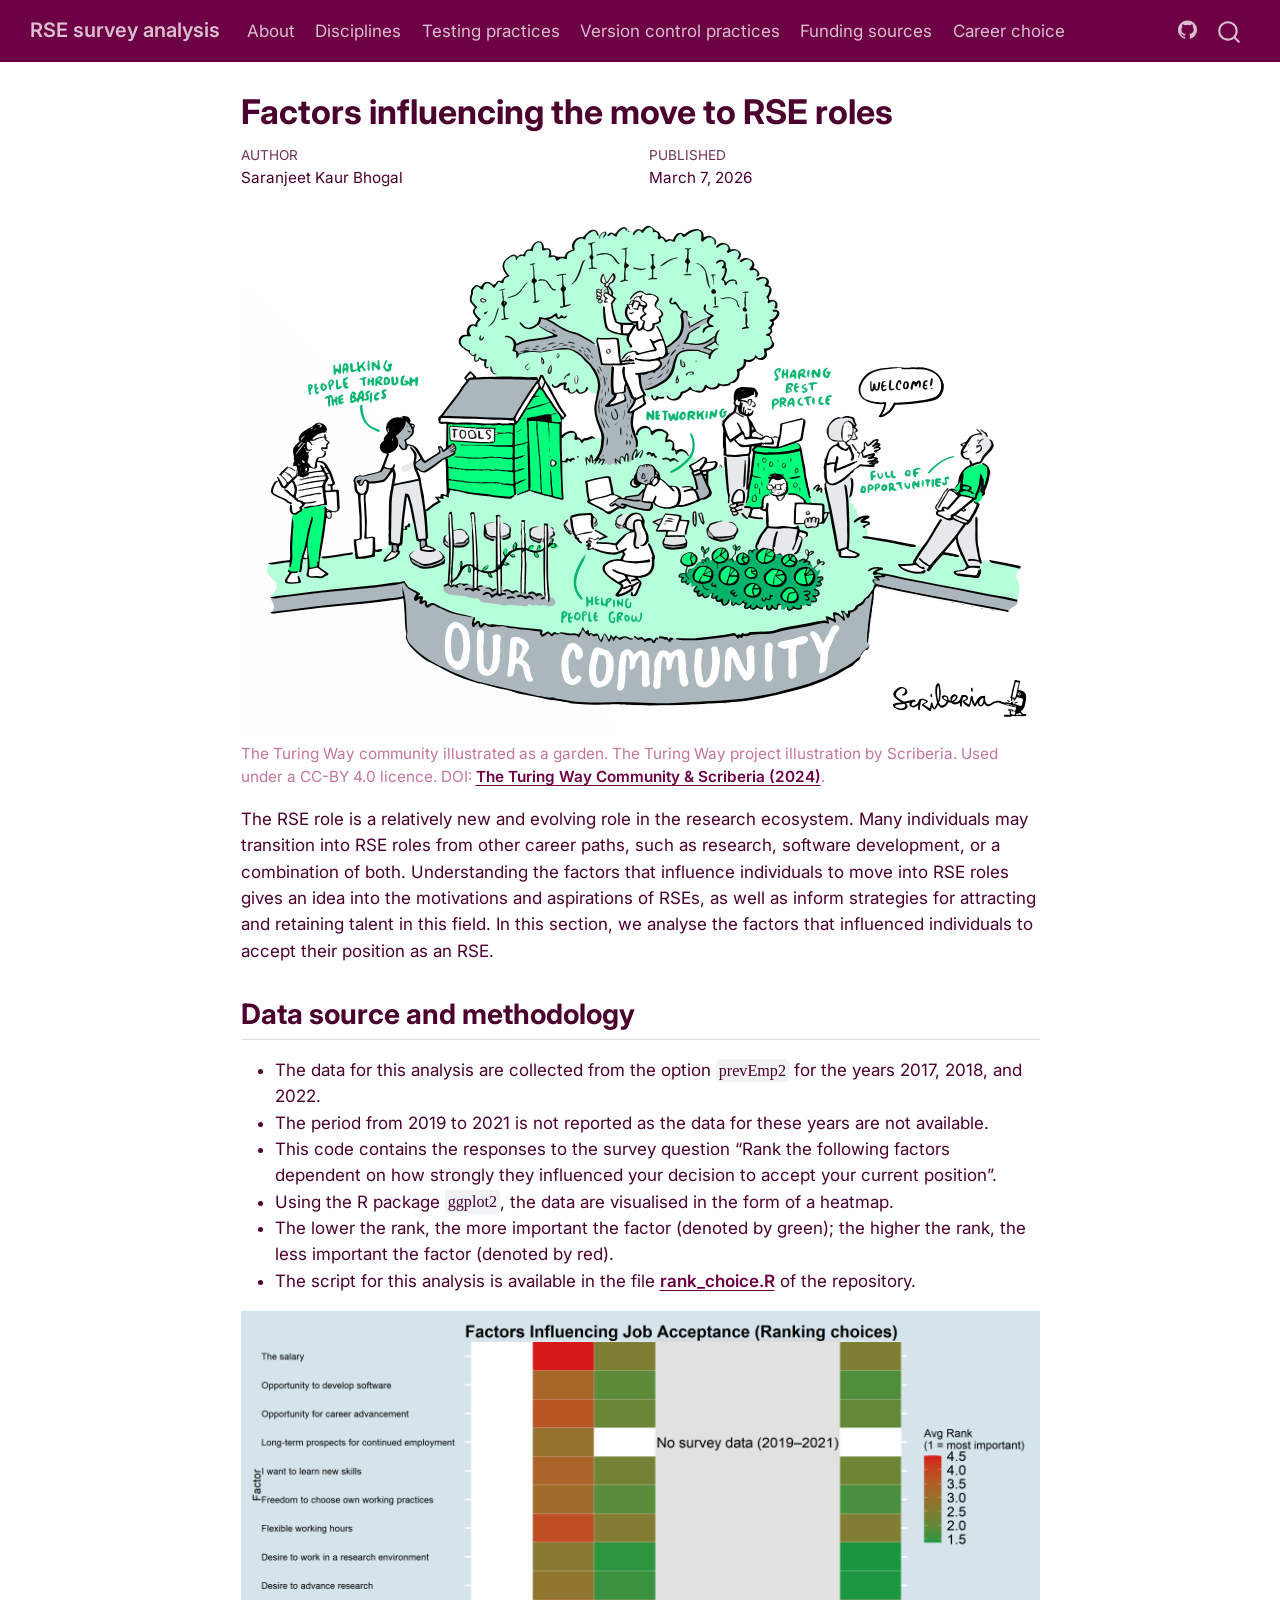
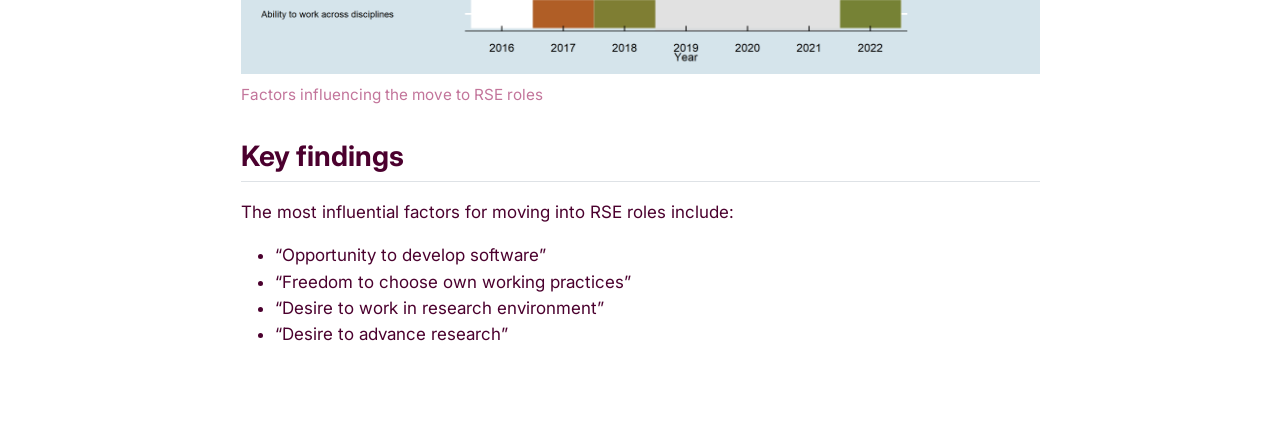
==== commit f9acbe93: "Built site for gh-pages" ====
--- a/career_choice.html
+++ b/career_choice.html
@@ -184,12 +184,12 @@
 <section id="data-source-and-methodology" class="level2">
 <h2 class="anchored" data-anchor-id="data-source-and-methodology">Data source and methodology</h2>
 <ul>
-<li>The data for this analysis are collected from the code <code>prevEmp2</code> for the years 2017, 2018, and 2022.</li>
+<li>The data for this analysis are collected from the option <code>prevEmp2</code> for the years 2017, 2018, and 2022.</li>
 <li>The period from 2019 to 2021 is not reported as the data for these years are not available.</li>
 <li>This code contains the responses to the survey question “Rank the following factors dependent on how strongly they influenced your decision to accept your current position”.</li>
 <li>Using the R package <code>ggplot2</code>, the data are visualised in the form of a heatmap.</li>
 <li>The lower the rank, the more important the factor (denoted by green); the higher the rank, the less important the factor (denoted by red).</li>
-<li>The script for this analysis is available in the file <a href="src/rank_choice.R">rank_choice.R</a> of the repository.</li>
+<li>The script for this analysis is available in the file <a href="https://github.com/SaranjeetKaur/RSE_historical_analysis/blob/main/src/rank_choice.R">rank_choice.R</a> of the repository.</li>
 </ul>
 <div class="quarto-figure quarto-figure-center">
 <figure class="figure">
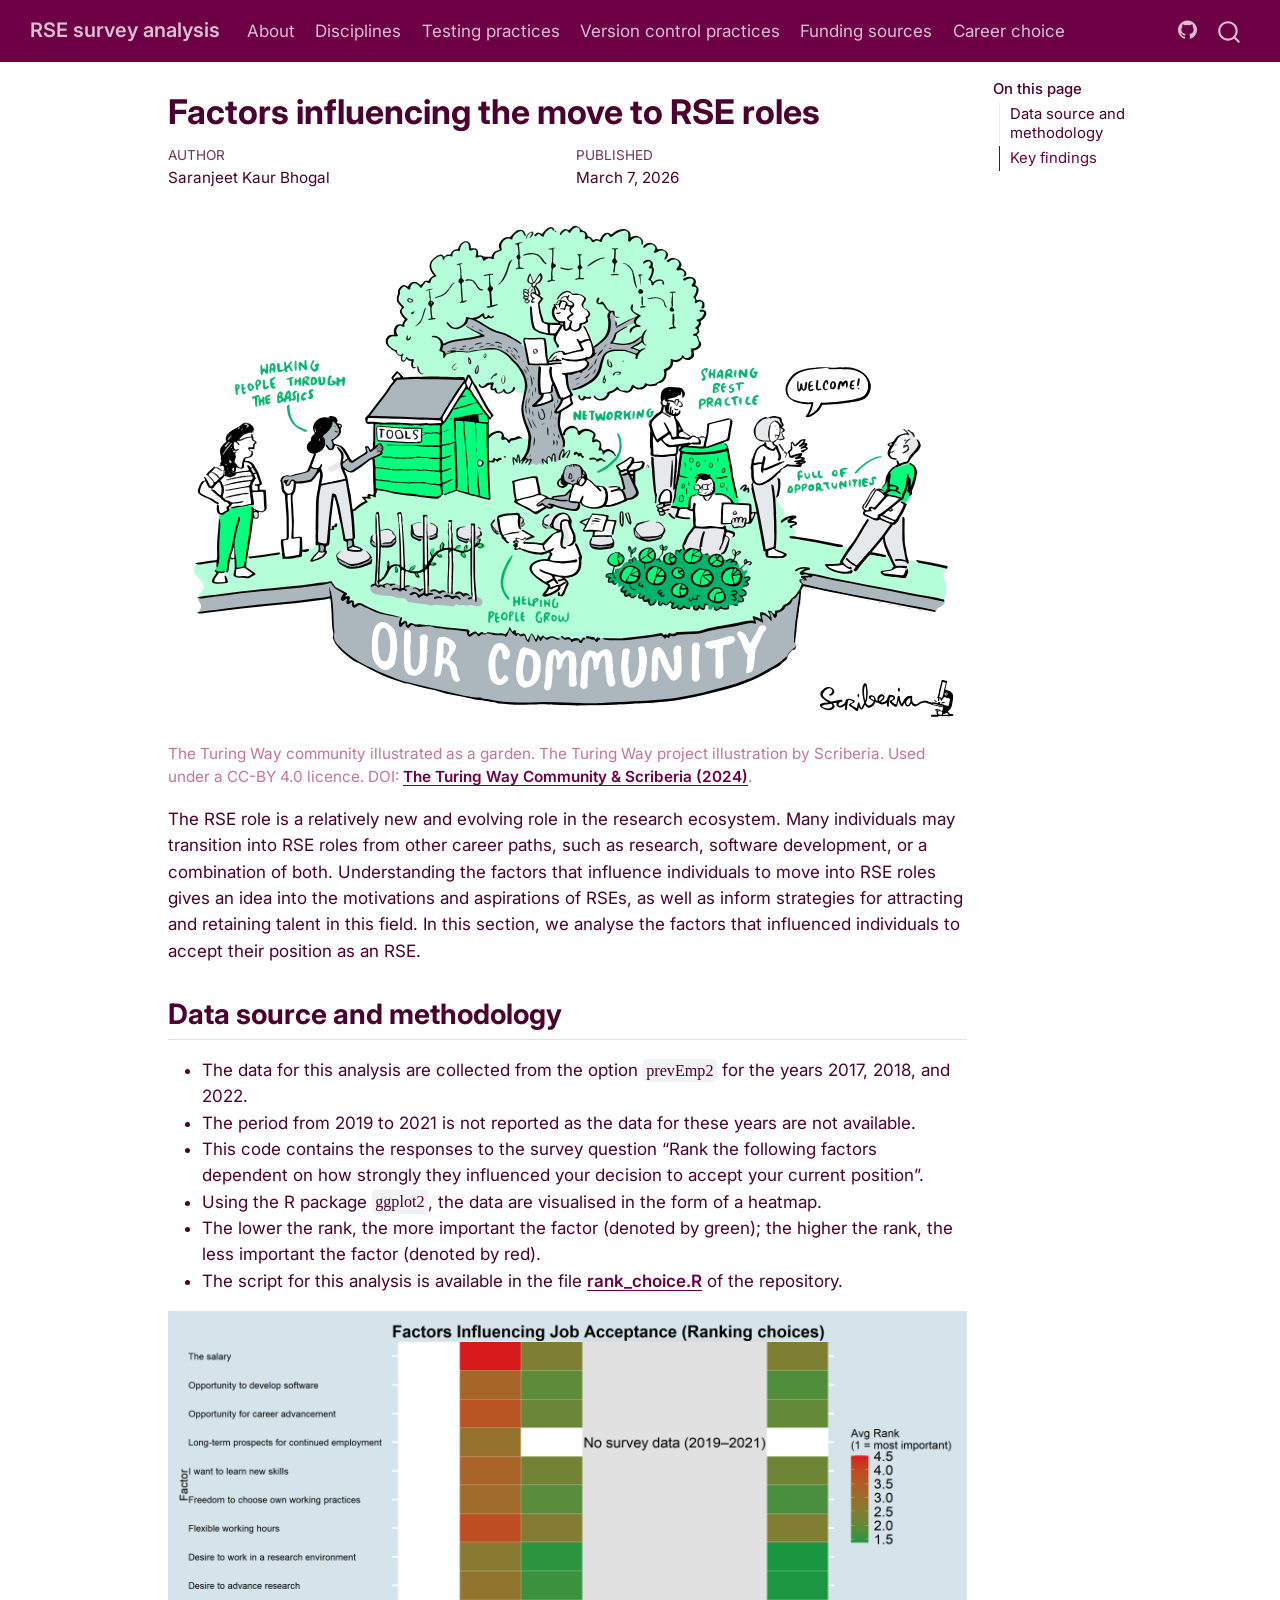
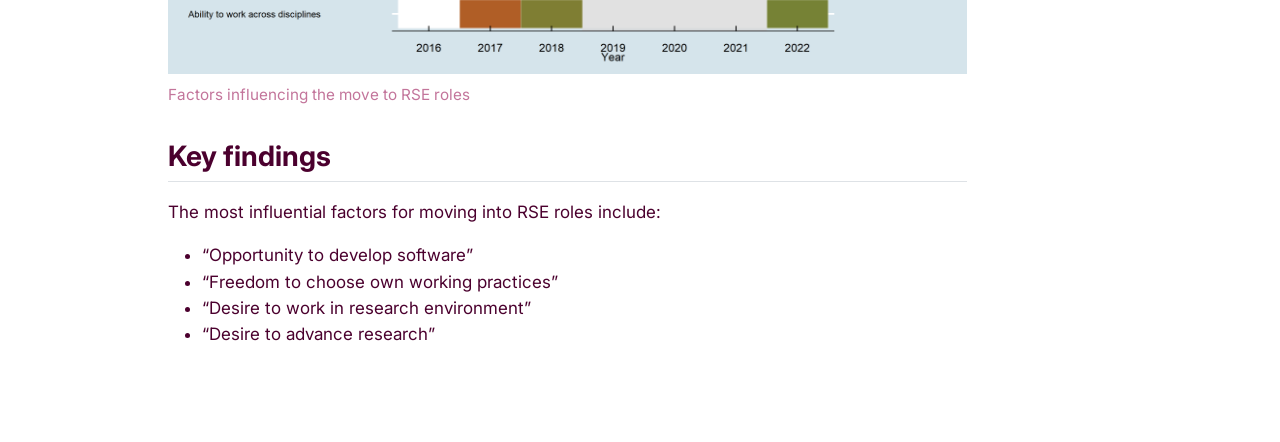
==== commit f6681095: "Built site for gh-pages" ====
--- a/career_choice.html
+++ b/career_choice.html
@@ -80,7 +80,7 @@
 
 </head>
 
-<body class="nav-fixed fullcontent quarto-light">
+<body class="nav-fixed quarto-light">
 
 <div id="quarto-search-results"></div>
   <header id="quarto-header" class="headroom fixed-top">
@@ -139,7 +139,16 @@
 <div id="quarto-content" class="quarto-container page-columns page-rows-contents page-layout-article page-navbar">
 <!-- sidebar -->
 <!-- margin-sidebar -->
-    
+    <div id="quarto-margin-sidebar" class="sidebar margin-sidebar">
+        <nav id="TOC" role="doc-toc" class="toc-active">
+    <h2 id="toc-title">On this page</h2>
+   
+  <ul>
+  <li><a href="#data-source-and-methodology" id="toc-data-source-and-methodology" class="nav-link active" data-scroll-target="#data-source-and-methodology">Data source and methodology</a></li>
+  <li><a href="#key-findings" id="toc-key-findings" class="nav-link" data-scroll-target="#key-findings">Key findings</a></li>
+  </ul>
+</nav>
+    </div>
 <!-- main -->
 <main class="content" id="quarto-document-content">
 
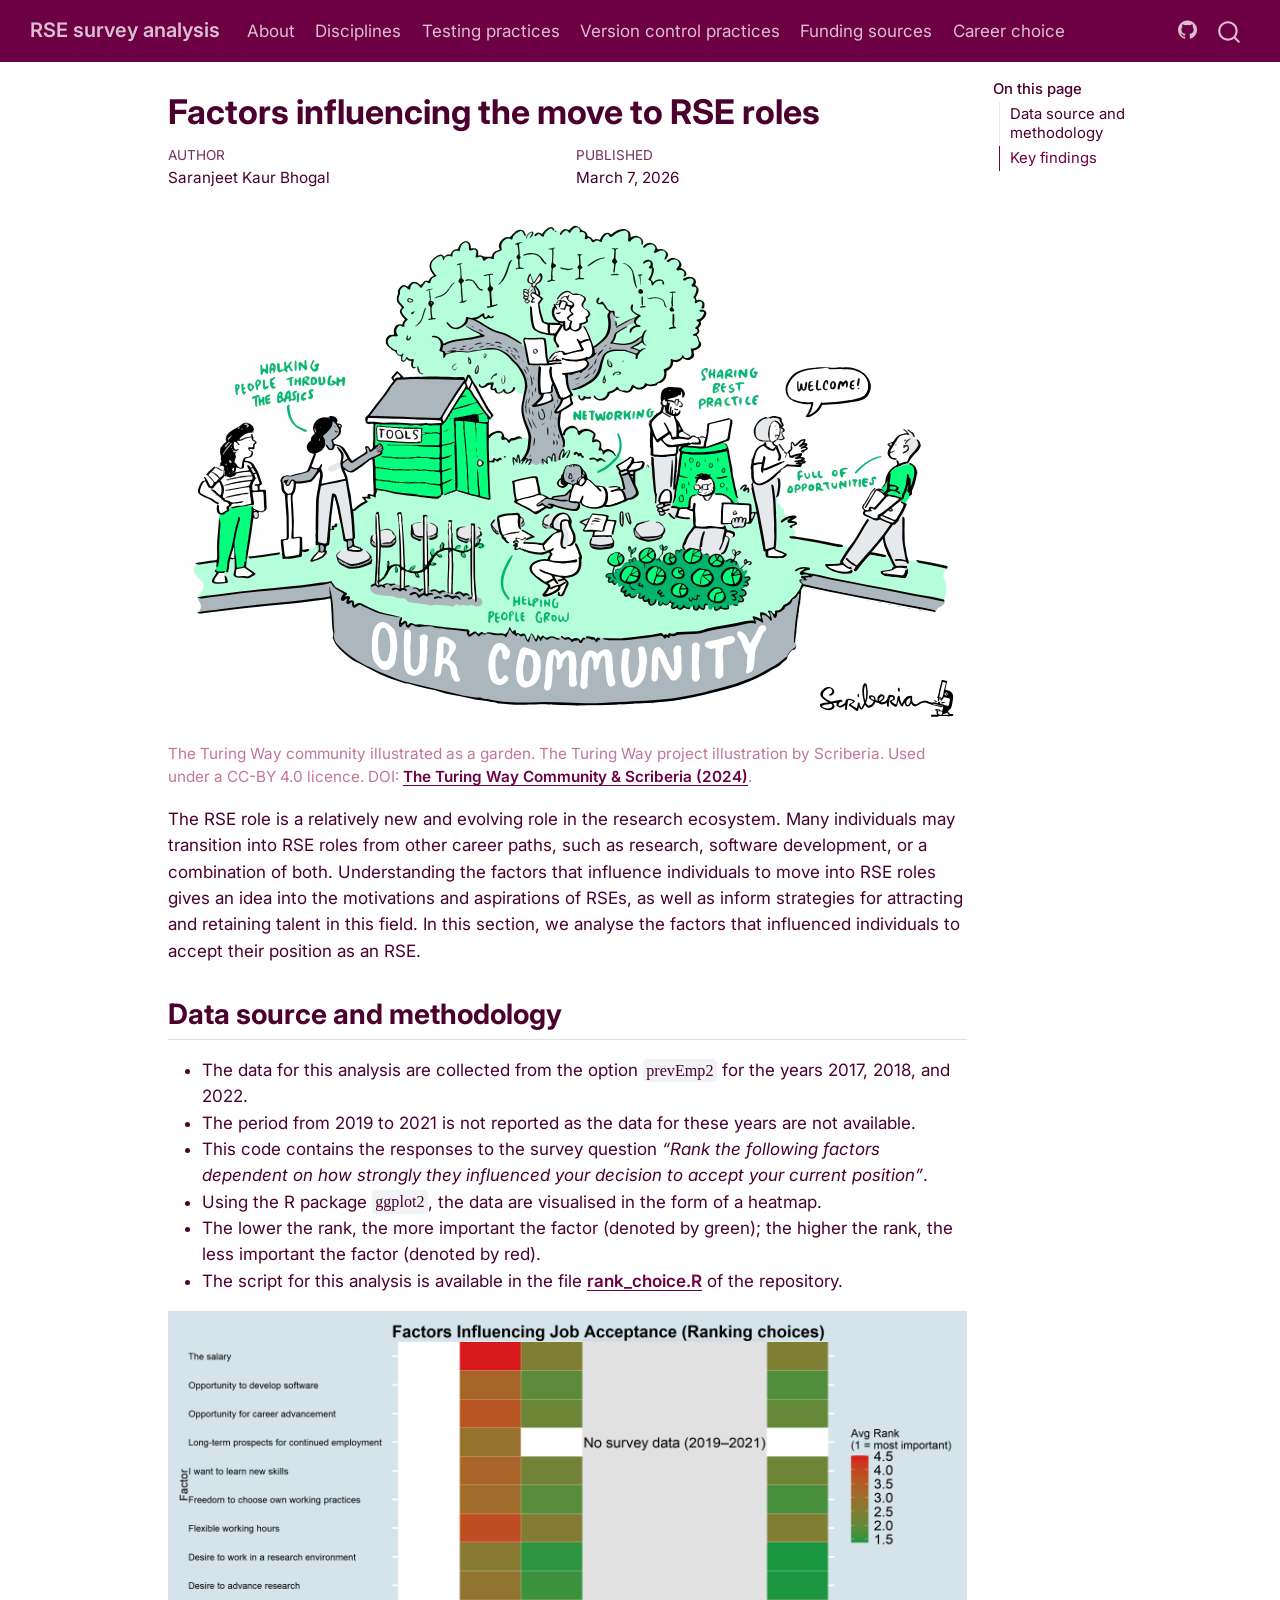
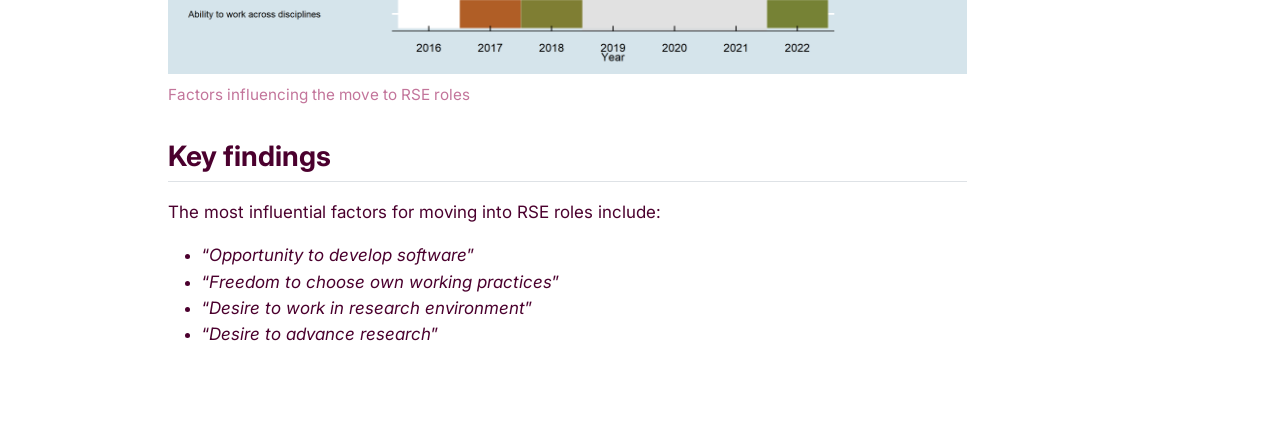
==== commit 4fbf306b: "Built site for gh-pages" ====
--- a/career_choice.html
+++ b/career_choice.html
@@ -195,7 +195,7 @@
 <ul>
 <li>The data for this analysis are collected from the option <code>prevEmp2</code> for the years 2017, 2018, and 2022.</li>
 <li>The period from 2019 to 2021 is not reported as the data for these years are not available.</li>
-<li>This code contains the responses to the survey question “Rank the following factors dependent on how strongly they influenced your decision to accept your current position”.</li>
+<li>This code contains the responses to the survey question <em>“Rank the following factors dependent on how strongly they influenced your decision to accept your current position”</em>.</li>
 <li>Using the R package <code>ggplot2</code>, the data are visualised in the form of a heatmap.</li>
 <li>The lower the rank, the more important the factor (denoted by green); the higher the rank, the less important the factor (denoted by red).</li>
 <li>The script for this analysis is available in the file <a href="https://github.com/SaranjeetKaur/RSE_historical_analysis/blob/main/src/rank_choice.R">rank_choice.R</a> of the repository.</li>
@@ -211,10 +211,10 @@
 <h2 class="anchored" data-anchor-id="key-findings">Key findings</h2>
 <p>The most influential factors for moving into RSE roles include:</p>
 <ul>
-<li>“Opportunity to develop software”</li>
-<li>“Freedom to choose own working practices”</li>
-<li>“Desire to work in research environment”</li>
-<li>“Desire to advance research”</li>
+<li>“<em>Opportunity to develop software</em>”</li>
+<li>“<em>Freedom to choose own working practices</em>”</li>
+<li>“<em>Desire to work in research environment</em>”</li>
+<li>“<em>Desire to advance research</em>”</li>
 </ul>
 
 
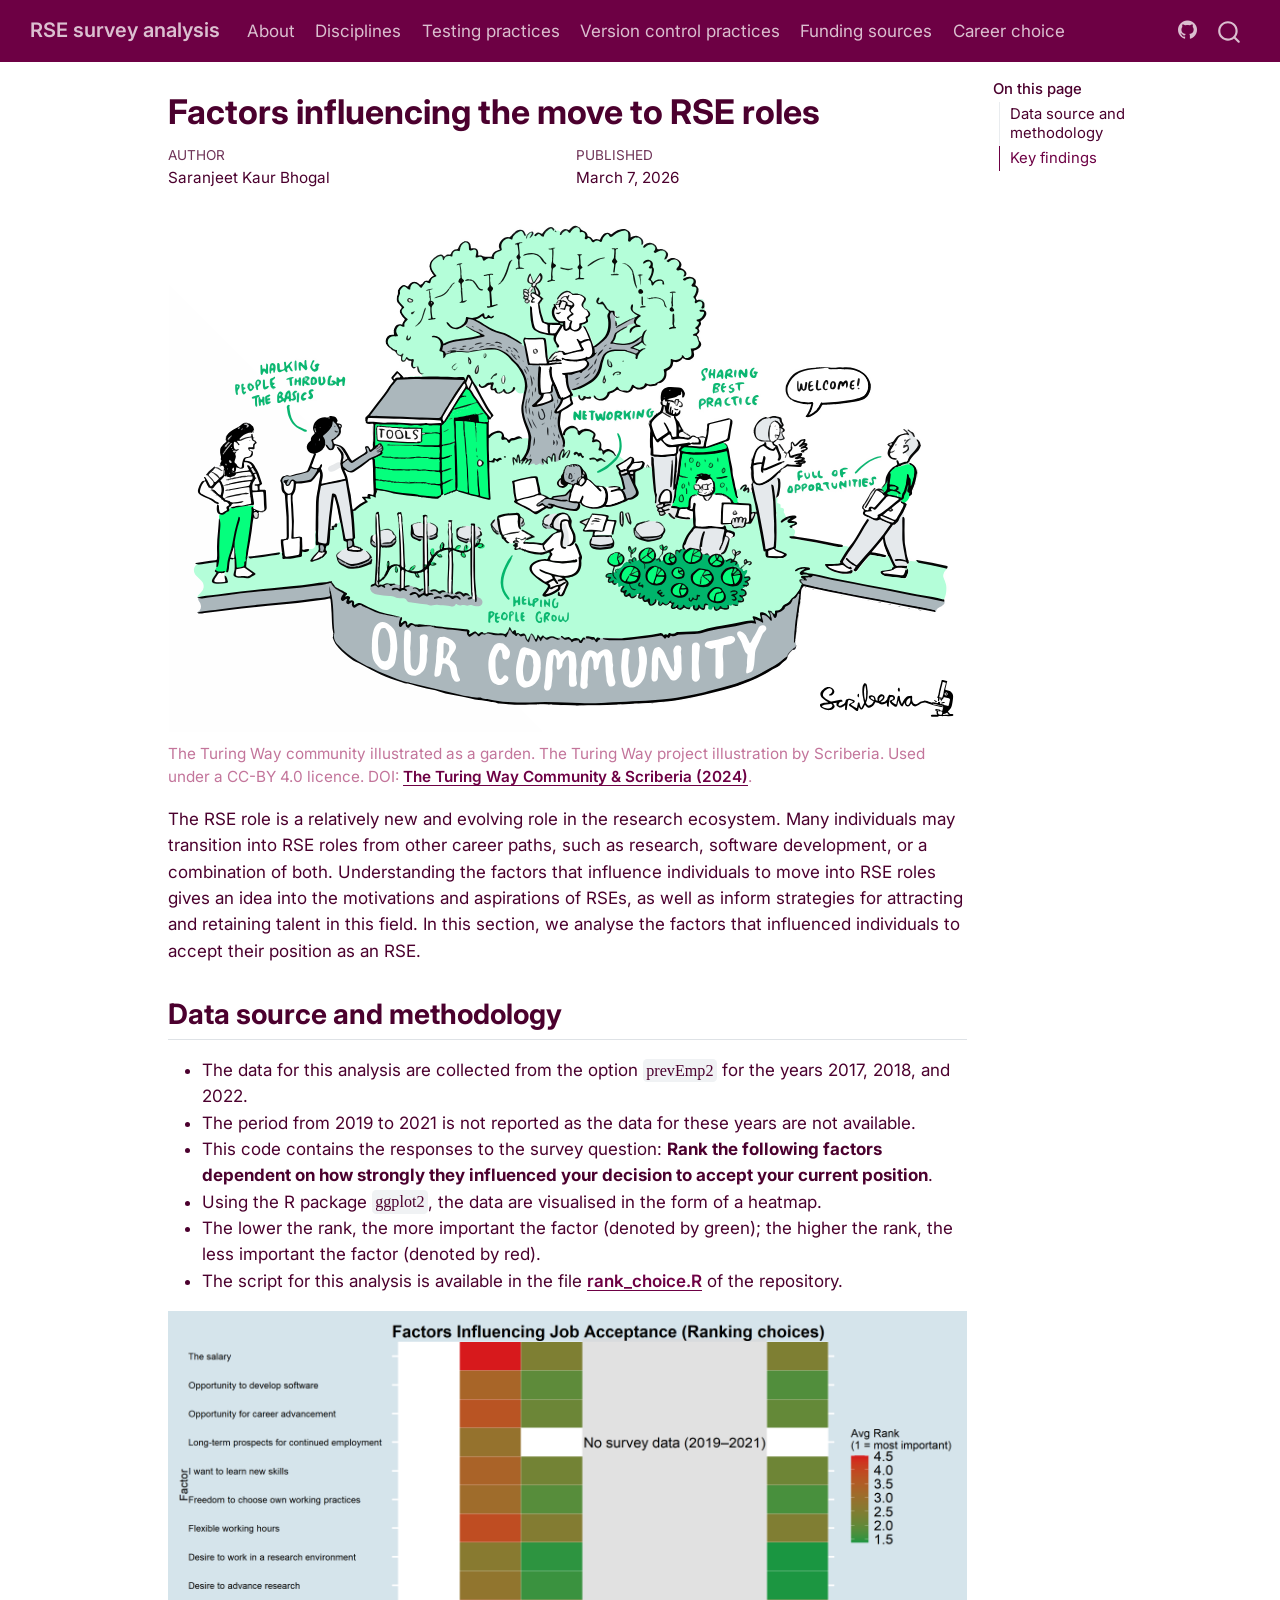
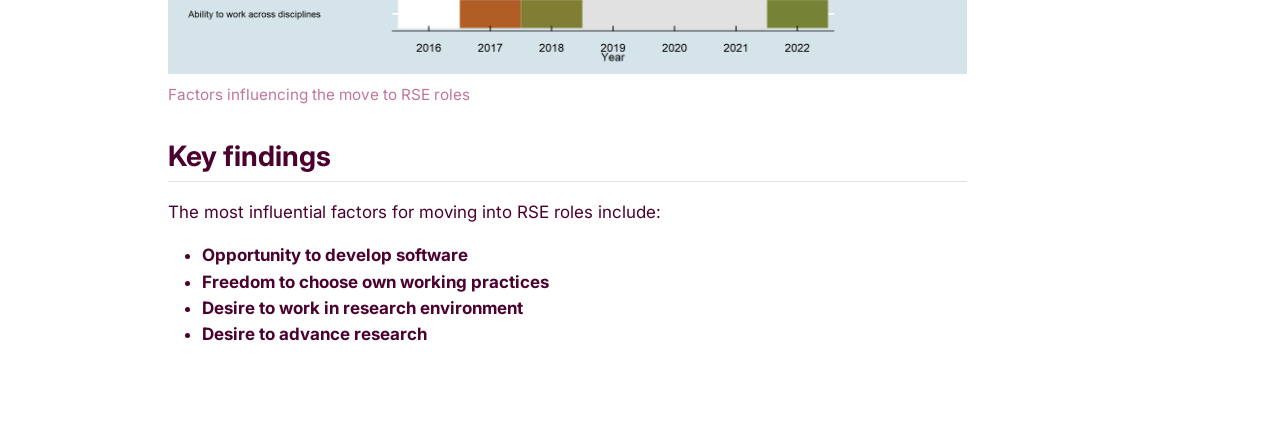
==== commit cbdf8358: "Built site for gh-pages" ====
--- a/career_choice.html
+++ b/career_choice.html
@@ -195,7 +195,7 @@
 <ul>
 <li>The data for this analysis are collected from the option <code>prevEmp2</code> for the years 2017, 2018, and 2022.</li>
 <li>The period from 2019 to 2021 is not reported as the data for these years are not available.</li>
-<li>This code contains the responses to the survey question <em>“Rank the following factors dependent on how strongly they influenced your decision to accept your current position”</em>.</li>
+<li>This code contains the responses to the survey question: <strong>Rank the following factors dependent on how strongly they influenced your decision to accept your current position</strong>.</li>
 <li>Using the R package <code>ggplot2</code>, the data are visualised in the form of a heatmap.</li>
 <li>The lower the rank, the more important the factor (denoted by green); the higher the rank, the less important the factor (denoted by red).</li>
 <li>The script for this analysis is available in the file <a href="https://github.com/SaranjeetKaur/RSE_historical_analysis/blob/main/src/rank_choice.R">rank_choice.R</a> of the repository.</li>
@@ -211,10 +211,10 @@
 <h2 class="anchored" data-anchor-id="key-findings">Key findings</h2>
 <p>The most influential factors for moving into RSE roles include:</p>
 <ul>
-<li>“<em>Opportunity to develop software</em>”</li>
-<li>“<em>Freedom to choose own working practices</em>”</li>
-<li>“<em>Desire to work in research environment</em>”</li>
-<li>“<em>Desire to advance research</em>”</li>
+<li><strong>Opportunity to develop software</strong></li>
+<li><strong>Freedom to choose own working practices</strong></li>
+<li><strong>Desire to work in research environment</strong></li>
+<li><strong>Desire to advance research</strong></li>
 </ul>
 
 
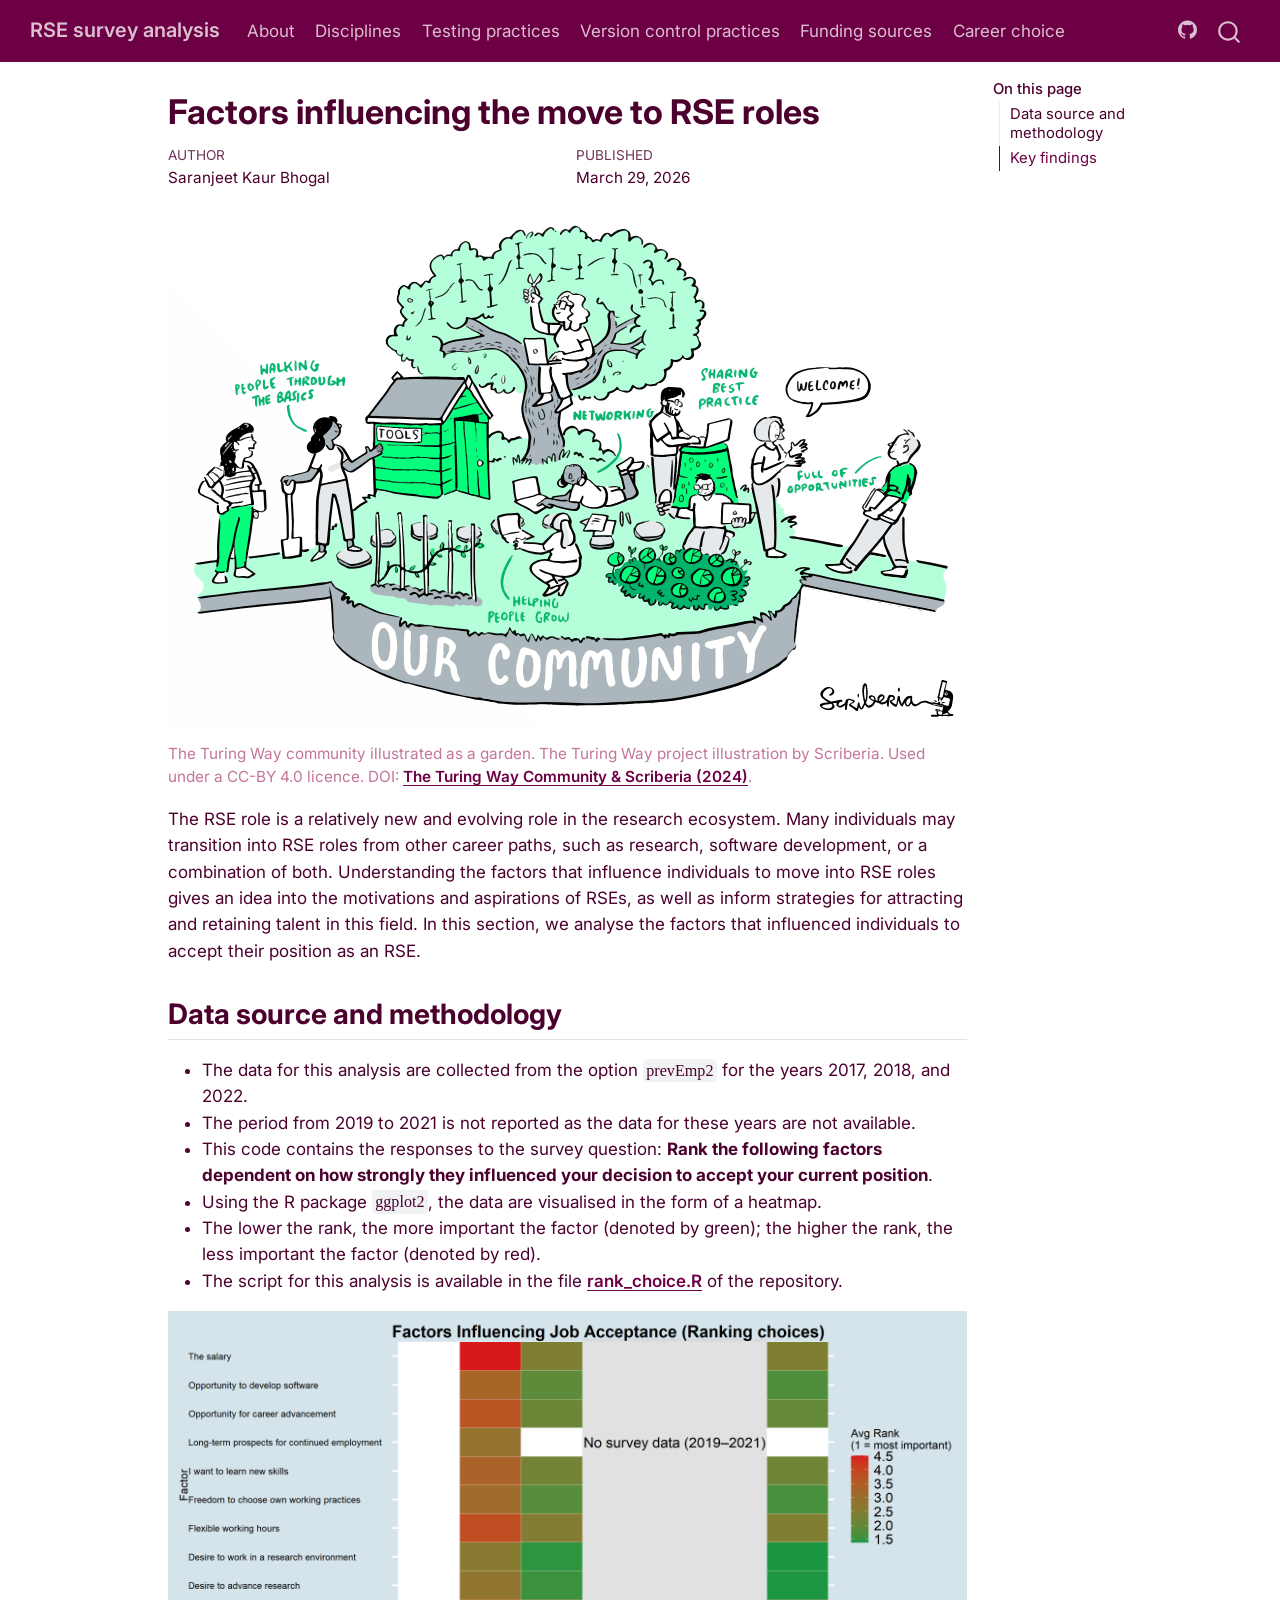
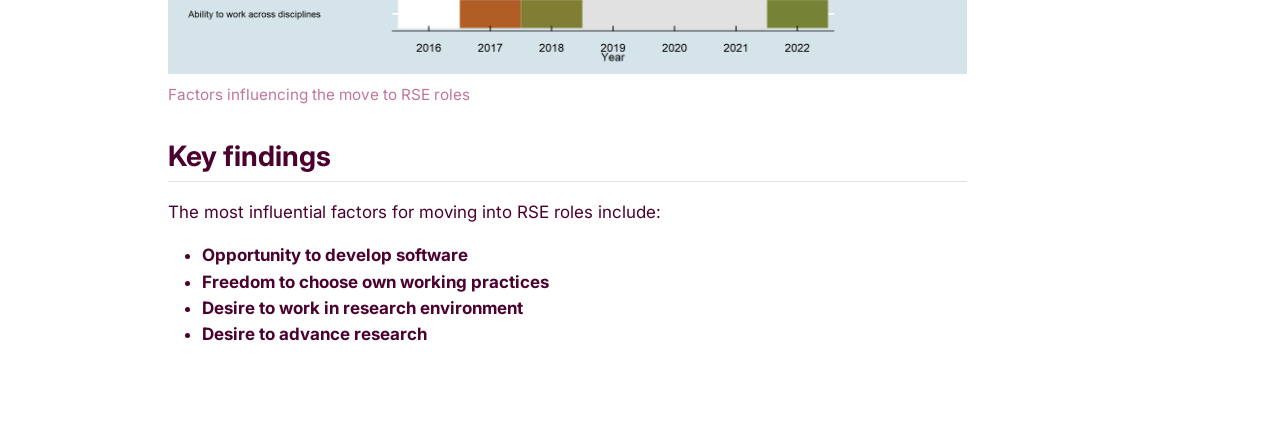
==== commit 946bbd7e: "Built site for gh-pages" ====
--- a/career_choice.html
+++ b/career_choice.html
@@ -7,7 +7,7 @@
 <meta name="viewport" content="width=device-width, initial-scale=1.0, user-scalable=yes">
 
 <meta name="author" content="Saranjeet Kaur Bhogal">
-<meta name="dcterms.date" content="2026-03-07">
+<meta name="dcterms.date" content="2026-03-29">
 
 <title>Factors influencing the move to RSE roles – RSE survey analysis</title>
 <style>
@@ -171,7 +171,7 @@
     <div>
     <div class="quarto-title-meta-heading">Published</div>
     <div class="quarto-title-meta-contents">
-      <p class="date">March 7, 2026</p>
+      <p class="date">March 29, 2026</p>
     </div>
   </div>
   
